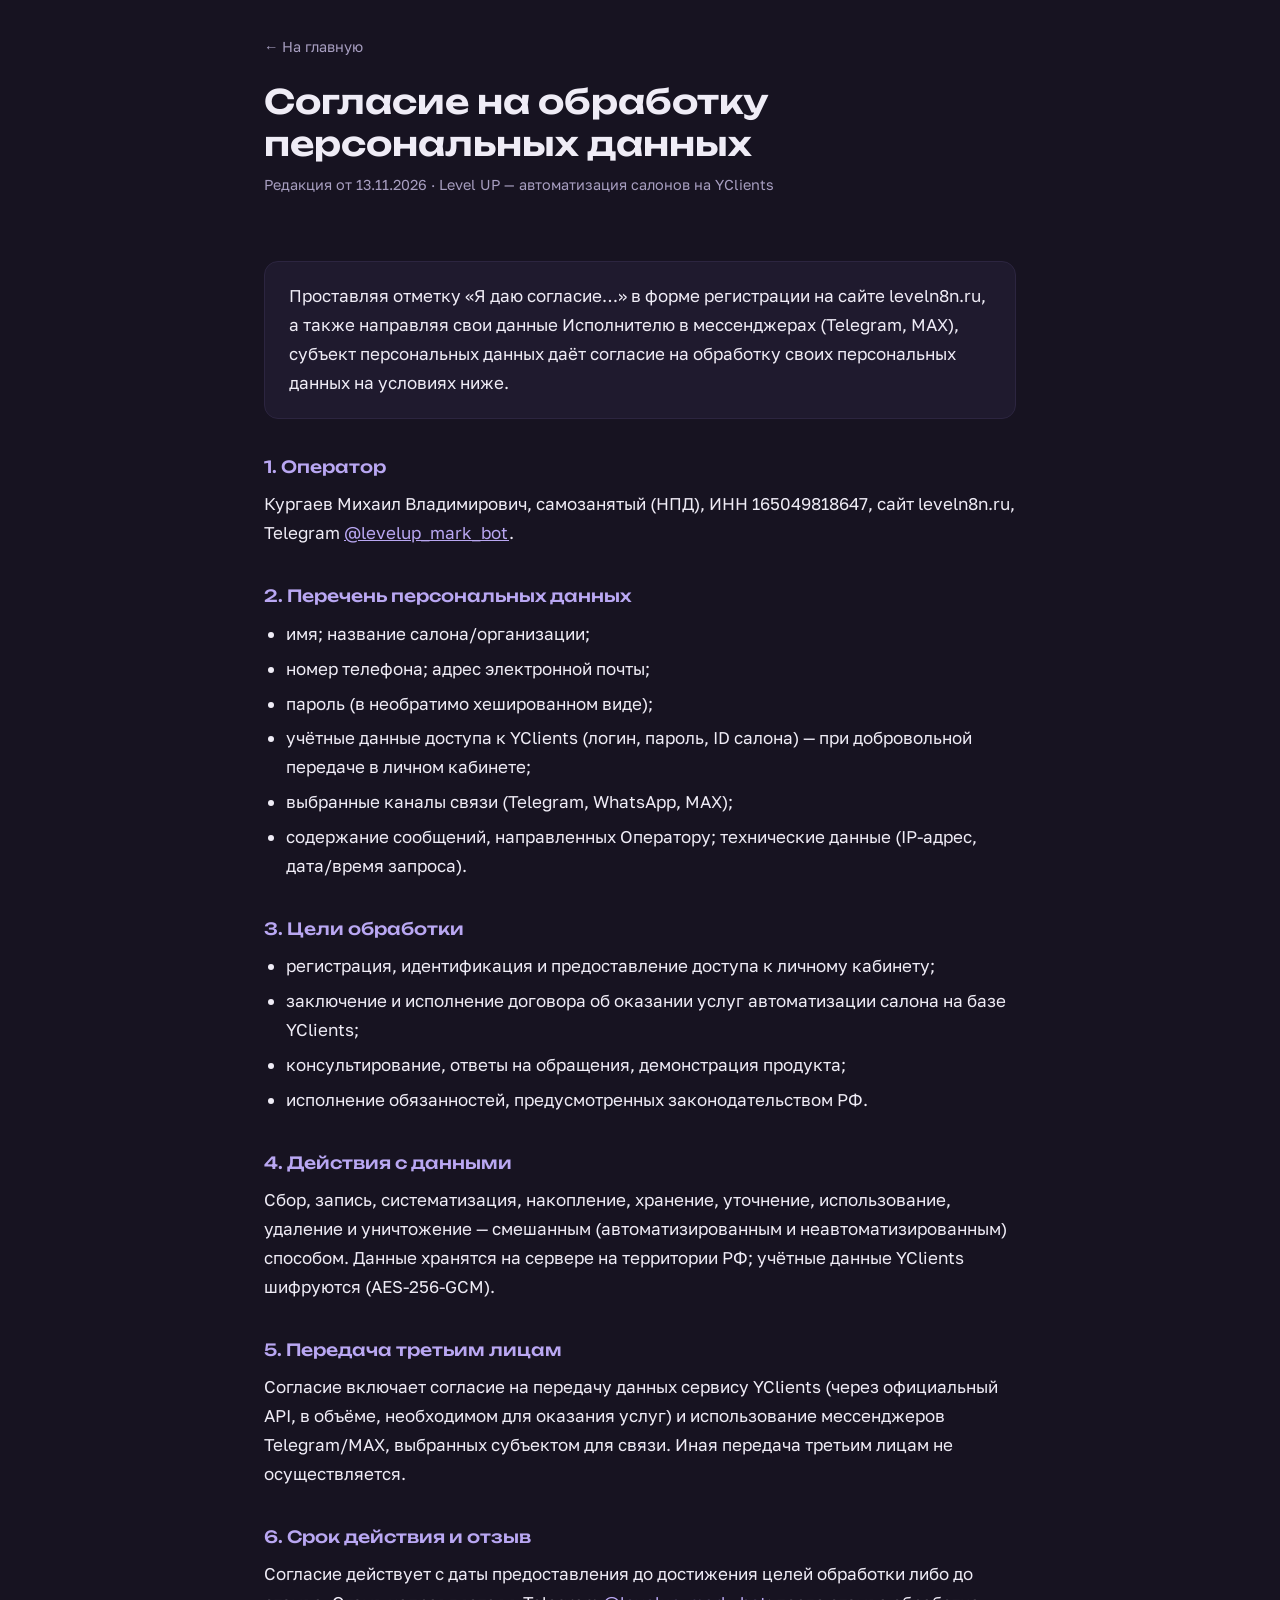
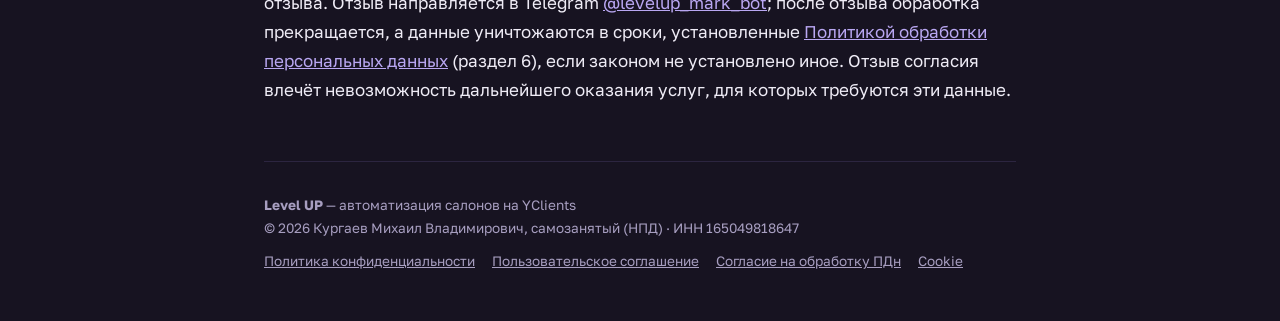
==== consent.html @ d114be88 "152-FZ package: privacy rewrite + terms/consent/cookies pages, cookie banner, self-hosted fonts; inc" ====
<!DOCTYPE html>
<html lang="ru">
<head>
<meta charset="UTF-8">
<meta name="viewport" content="width=device-width, initial-scale=1.0">
<title>Согласие на обработку персональных данных — Level UP</title>
<meta name="description" content="Текст согласия на обработку персональных данных, предоставляемого при регистрации на leveln8n.ru.">
<meta name="robots" content="noindex">
<meta name="theme-color" content="#171321">
<link rel="icon" href="data:image/svg+xml,%3Csvg xmlns='http://www.w3.org/2000/svg' viewBox='0 0 32 32'%3E%3Crect width='32' height='32' rx='7' fill='%23171321'/%3E%3Cpath d='M9 7v14h10v4H5V7z' fill='%23B9A7F2'/%3E%3Cpath d='M17 7h10l-10 10V7z' fill='%23F3C6CE'/%3E%3C/svg%3E">
<link rel="stylesheet" href="/fonts/fonts.css">
<style>
:root{
  --bg:#171321;
  --surface:#1F1A2E;
  --surface-2:#272039;
  --line:#37304D;
  --line-soft:#2C2540;
  --text:#EFECF6;
  --muted:#A79EC0;
  --iris:#B9A7F2;
  --rose:#F3C6CE;
  --font-display:'Unbounded',sans-serif;
  --font-body:'Golos Text',sans-serif;
}
*{margin:0;padding:0;box-sizing:border-box}
body{
  background:var(--bg);
  color:var(--text);
  font-family:var(--font-body);
  font-size:1.0625rem;
  line-height:1.7;
  -webkit-font-smoothing:antialiased;
}
.wrap{max-width:800px;margin:0 auto;padding:0 24px}
a{color:var(--iris)}
header{padding:32px 0 8px}
header a.back{color:var(--muted);text-decoration:none;font-size:.9rem}
header a.back:hover{color:var(--text)}
h1{
  font-family:var(--font-display);
  font-weight:600;
  font-size:clamp(1.5rem,4vw,2.1rem);
  line-height:1.25;
  margin:20px 0 8px;
}
.meta{color:var(--muted);font-size:.9rem;margin-bottom:36px}
article h2{
  font-family:var(--font-display);
  font-weight:500;
  font-size:1.05rem;
  line-height:1.4;
  margin:36px 0 12px;
  color:var(--iris);
}
article p,article li{color:var(--text);margin-bottom:12px}
article ul{padding-left:22px;margin-bottom:12px}
article li{margin-bottom:6px}
.card{
  background:var(--surface);
  border:1px solid var(--line-soft);
  border-radius:14px;
  padding:20px 24px;
  margin:20px 0;
}
footer{border-top:1px solid var(--line-soft);margin-top:56px;padding:32px 0 48px;font-size:.85rem;color:var(--muted)}
footer .links{margin-top:10px}
footer .links a{color:var(--muted);margin-right:14px}
</style>
</head>
<body>
<div class="wrap">

<header>
  <a class="back" href="/">← На главную</a>
  <h1>Согласие на обработку персональных данных</h1>
  <p class="meta">Редакция от 13.11.2026 · Level UP — автоматизация салонов на YClients</p>
</header>

<article>
  <p class="card">Проставляя отметку «Я даю согласие…» в форме регистрации на сайте leveln8n.ru, а также направляя свои данные Исполнителю в мессенджерах (Telegram, MAX), субъект персональных данных даёт согласие на обработку своих персональных данных на условиях ниже.</p>

  <h2>1. Оператор</h2>
  <p>Кургаев Михаил Владимирович, самозанятый (НПД), ИНН 165049818647, сайт leveln8n.ru, Telegram <a href="https://t.me/levelup_mark_bot" rel="noopener">@levelup_mark_bot</a>.</p>

  <h2>2. Перечень персональных данных</h2>
  <ul>
    <li>имя; название салона/организации;</li>
    <li>номер телефона; адрес электронной почты;</li>
    <li>пароль (в необратимо хешированном виде);</li>
    <li>учётные данные доступа к YClients (логин, пароль, ID салона) — при добровольной передаче в личном кабинете;</li>
    <li>выбранные каналы связи (Telegram, WhatsApp, MAX);</li>
    <li>содержание сообщений, направленных Оператору; технические данные (IP-адрес, дата/время запроса).</li>
  </ul>

  <h2>3. Цели обработки</h2>
  <ul>
    <li>регистрация, идентификация и предоставление доступа к личному кабинету;</li>
    <li>заключение и исполнение договора об оказании услуг автоматизации салона на базе YClients;</li>
    <li>консультирование, ответы на обращения, демонстрация продукта;</li>
    <li>исполнение обязанностей, предусмотренных законодательством РФ.</li>
  </ul>

  <h2>4. Действия с данными</h2>
  <p>Сбор, запись, систематизация, накопление, хранение, уточнение, использование, удаление и уничтожение — смешанным (автоматизированным и неавтоматизированным) способом. Данные хранятся на сервере на территории РФ; учётные данные YClients шифруются (AES-256-GCM).</p>

  <h2>5. Передача третьим лицам</h2>
  <p>Согласие включает согласие на передачу данных сервису YClients (через официальный API, в объёме, необходимом для оказания услуг) и использование мессенджеров Telegram/MAX, выбранных субъектом для связи. Иная передача третьим лицам не осуществляется.</p>

  <h2>6. Срок действия и отзыв</h2>
  <p>Согласие действует с даты предоставления до достижения целей обработки либо до отзыва. Отзыв направляется в Telegram <a href="https://t.me/levelup_mark_bot" rel="noopener">@levelup_mark_bot</a>; после отзыва обработка прекращается, а данные уничтожаются в сроки, установленные <a href="/privacy">Политикой обработки персональных данных</a> (раздел 6), если законом не установлено иное. Отзыв согласия влечёт невозможность дальнейшего оказания услуг, для которых требуются эти данные.</p>
</article>

<footer>
  <div>
    <b>Level UP</b> — автоматизация салонов на YClients<br>
    © 2026 Кургаев Михаил Владимирович, самозанятый (НПД) · ИНН 165049818647
  </div>
  <div class="links">
    <a href="/privacy">Политика конфиденциальности</a>
    <a href="/terms">Пользовательское соглашение</a>
    <a href="/consent">Согласие на обработку ПДн</a>
    <a href="/cookies">Cookie</a>
  </div>
</footer>

</div>
</body>
</html>
---- fonts/fonts.css ----
@font-face{font-family:'Unbounded';font-style:normal;font-weight:400 800;font-display:swap;src:url(Unbounded-cyrillic.woff2) format('woff2');unicode-range:U+0301,U+0400-045F,U+0490-0491,U+04B0-04B1,U+2116;}
@font-face{font-family:'Unbounded';font-style:normal;font-weight:400 800;font-display:swap;src:url(Unbounded-latin.woff2) format('woff2');unicode-range:U+0000-00FF,U+0131,U+0152-0153,U+02BB-02BC,U+02C6,U+02DA,U+02DC,U+2000-206F,U+20AC,U+2122,U+2191,U+2193,U+2212,U+2215,U+FEFF,U+FFFD;}
@font-face{font-family:'Golos Text';font-style:normal;font-weight:400 900;font-display:swap;src:url(GolosText-cyrillic.woff2) format('woff2');unicode-range:U+0301,U+0400-045F,U+0490-0491,U+04B0-04B1,U+2116;}
@font-face{font-family:'Golos Text';font-style:normal;font-weight:400 900;font-display:swap;src:url(GolosText-latin.woff2) format('woff2');unicode-range:U+0000-00FF,U+0131,U+0152-0153,U+02BB-02BC,U+02C6,U+02DA,U+02DC,U+2000-206F,U+20AC,U+2122,U+2191,U+2193,U+2212,U+2215,U+FEFF,U+FFFD;}
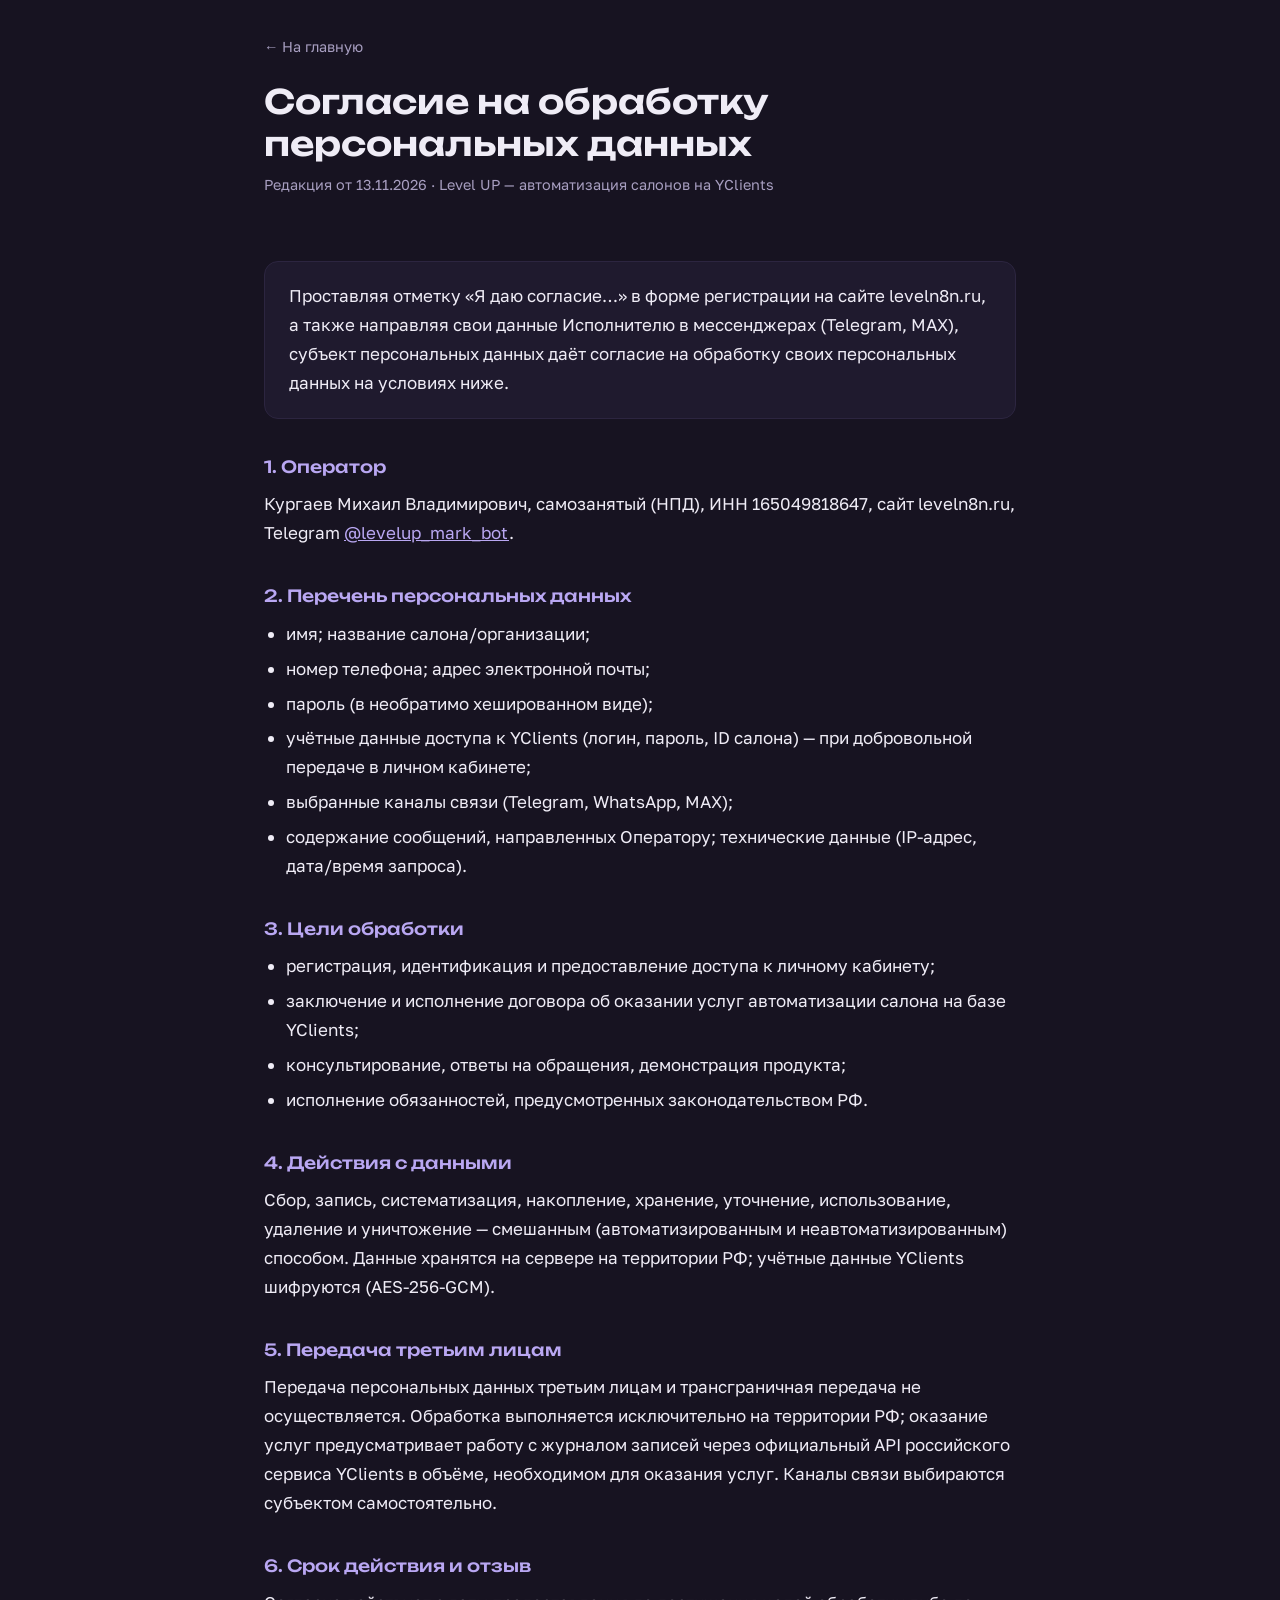
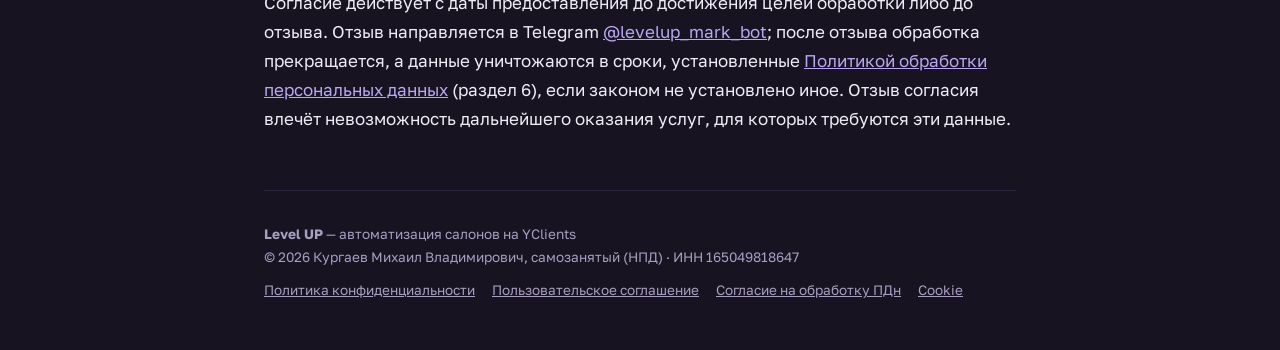
==== commit 72481227: "152-ФЗ: убраны упоминания передачи данных третьим лицам и трансграничной передачи (Telegram FZ-LLC);" ====
--- a/consent.html
+++ b/consent.html
@@ -105,7 +105,7 @@
   <p>Сбор, запись, систематизация, накопление, хранение, уточнение, использование, удаление и уничтожение — смешанным (автоматизированным и неавтоматизированным) способом. Данные хранятся на сервере на территории РФ; учётные данные YClients шифруются (AES-256-GCM).</p>
 
   <h2>5. Передача третьим лицам</h2>
-  <p>Согласие включает согласие на передачу данных сервису YClients (через официальный API, в объёме, необходимом для оказания услуг) и использование мессенджеров Telegram/MAX, выбранных субъектом для связи. Иная передача третьим лицам не осуществляется.</p>
+  <p>Передача персональных данных третьим лицам и трансграничная передача не осуществляется. Обработка выполняется исключительно на территории РФ; оказание услуг предусматривает работу с журналом записей через официальный API российского сервиса YClients в объёме, необходимом для оказания услуг. Каналы связи выбираются субъектом самостоятельно.</p>
 
   <h2>6. Срок действия и отзыв</h2>
   <p>Согласие действует с даты предоставления до достижения целей обработки либо до отзыва. Отзыв направляется в Telegram <a href="https://t.me/levelup_mark_bot" rel="noopener">@levelup_mark_bot</a>; после отзыва обработка прекращается, а данные уничтожаются в сроки, установленные <a href="/privacy">Политикой обработки персональных данных</a> (раздел 6), если законом не установлено иное. Отзыв согласия влечёт невозможность дальнейшего оказания услуг, для которых требуются эти данные.</p>
